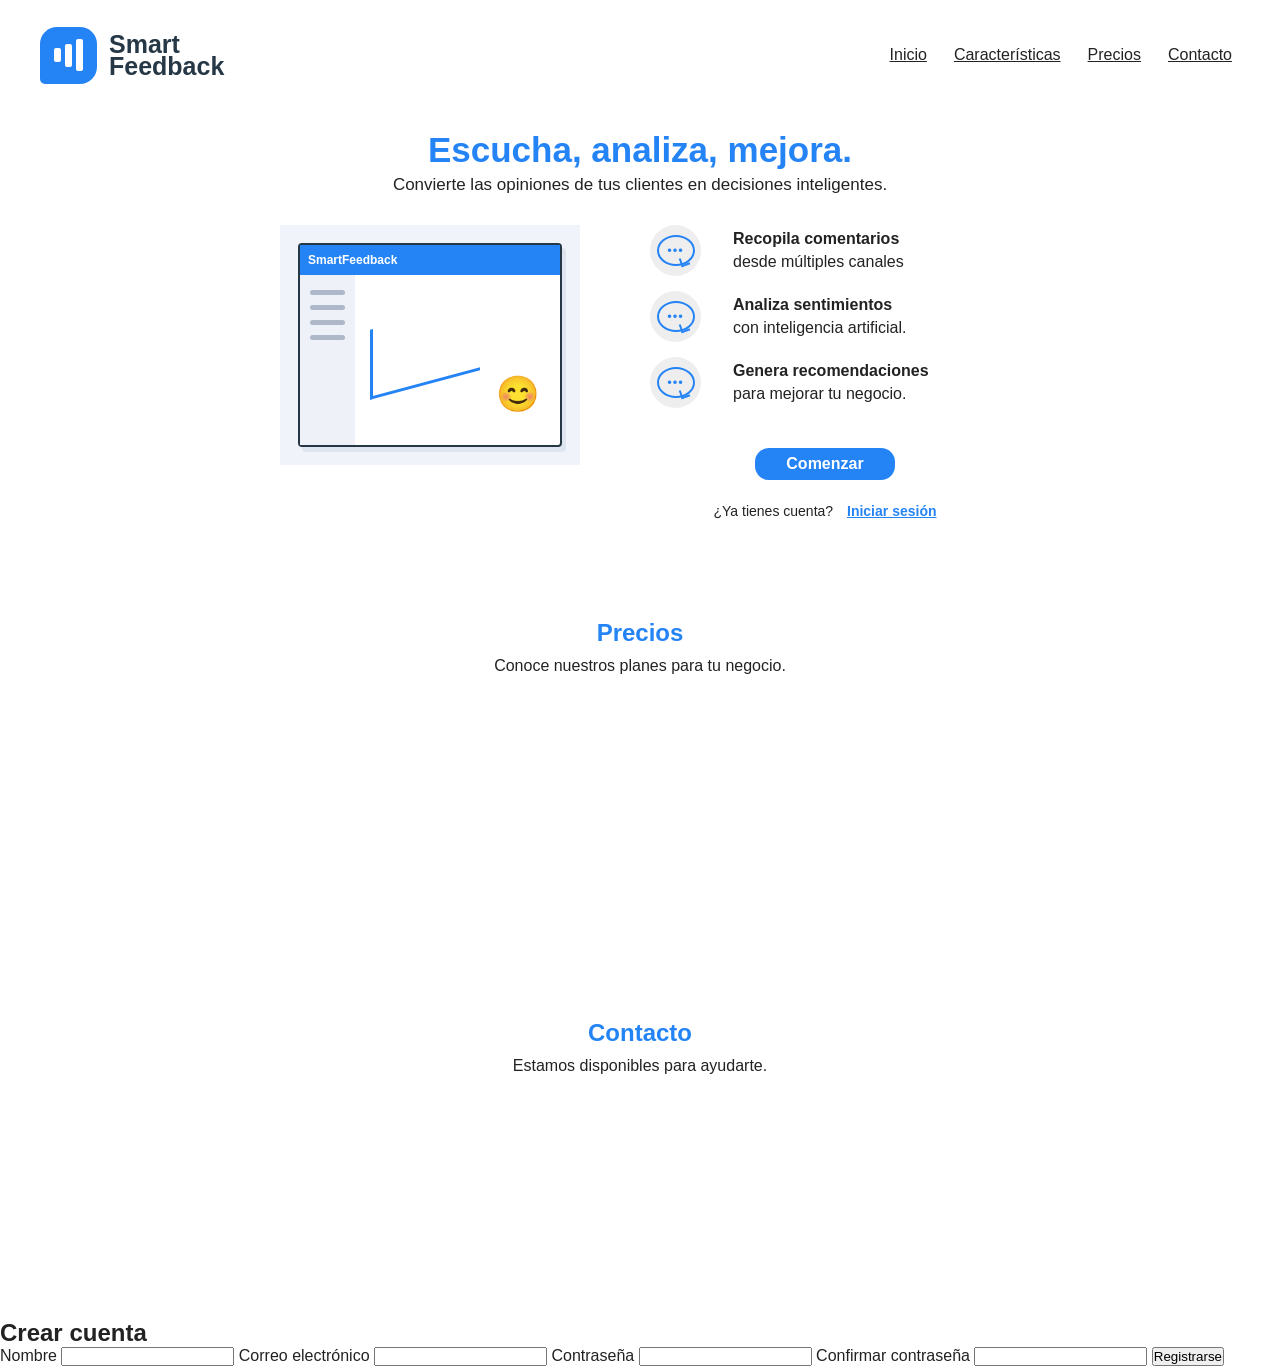
==== index.html @ 4691c749 "se agrega el proyecto" ====
<!DOCTYPE html>
<html lang="es">

<head>

    <meta charset="UTF-8">

    <meta name="viewport" content="width=device-width, initial-scale=1.0">

    <title>SmartFeedback</title>

    <link rel="stylesheet" href="css/style.css">

</head>

<body>

    <!-- ENCABEZADO -->
    <header class="header">

        <!-- LOGO -->
        <div class="logo">

            <div class="logo-icon">
                <span></span>
                <span></span>
                <span></span>
            </div>

            <div class="logo-text">
                <strong>Smart</strong>
                <strong>Feedback</strong>
            </div>

        </div>


        <!-- MENÚ -->
        <nav class="menu">

            <a href="#inicio">Inicio</a>

            <a href="#caracteristicas">
                Características
            </a>

            <a href="#precios">
                Precios
            </a>

            <a href="#contacto">
                Contacto
            </a>

        </nav>

    </header>


    <!-- CONTENIDO PRINCIPAL -->
    <main>

        <!-- INICIO -->
        <section id="inicio" class="hero">

            <div class="hero-title">

                <h1>
                    Escucha, analiza, mejora.
                </h1>

                <p>
                    Convierte las opiniones de tus clientes
                    en decisiones inteligentes.
                </p>

            </div>


            <div class="hero-content">


                <!-- IMAGEN -->
                <div class="hero-image">

                    <div class="dashboard">

                        <div class="dashboard-header">
                            SmartFeedback
                        </div>

                        <div class="dashboard-content">

                            <div class="dashboard-menu">
                                <span></span>
                                <span></span>
                                <span></span>
                                <span></span>
                            </div>

                            <div class="dashboard-main">

                                <div class="chart"></div>

                                <div class="smile">
                                    😊
                                </div>

                            </div>

                        </div>

                    </div>

                </div>


                <!-- CARACTERÍSTICAS -->
                <div class="features" id="caracteristicas">


                    <div class="feature">

                        <div class="feature-icon">
                            <span>•••</span>
                        </div>

                        <div class="feature-text">

                            <strong>
                                Recopila comentarios
                            </strong>

                            <p>
                                desde múltiples canales
                            </p>

                        </div>

                    </div>


                    <div class="feature">

                        <div class="feature-icon">
                            <span>•••</span>
                        </div>

                        <div class="feature-text">

                            <strong>
                                Analiza sentimientos
                            </strong>

                            <p>
                                con inteligencia artificial.
                            </p>

                        </div>

                    </div>


                    <div class="feature">

                        <div class="feature-icon">
                            <span>•••</span>
                        </div>

                        <div class="feature-text">

                            <strong>
                                Genera recomendaciones
                            </strong>

                            <p>
                                para mejorar tu negocio.
                            </p>

                        </div>

                    </div>


                    <!-- BOTÓN COMENZAR -->
                    <div class="button-container">

                        <a href="#registro" class="btn-start">
                            Comenzar
                        </a>

                    </div>


                    <!-- INICIAR SESIÓN -->
                    <div class="login">

                        <span>
                            ¿Ya tienes cuenta?
                        </span>

                        <a href="login.html">
                            Iniciar sesión
                        </a>

                    </div>

                </div>

            </div>

        </section>


        <!-- PRECIOS -->
        <section id="precios" class="section-info">

            <h2>
                Precios
            </h2>

            <p>
                Conoce nuestros planes para tu negocio.
            </p>

        </section>


        <!-- CONTACTO -->
        <section id="contacto" class="section-info">

            <h2>
                Contacto
            </h2>

            <p>
                Estamos disponibles para ayudarte.
            </p>

        </section>

         <!-- FORMULARIO DE REGISTRO -->
        <section id="registro">
            <h2>Crear cuenta</h2>

            <form id="formRegistro">

                <label for="nombre">Nombre</label>
                <input type="text" id="nombre" name="nombre">

                <label for="correo">Correo electrónico</label>
                <input type="email" id="correo" name="correo">

                <label for="password">Contraseña</label>
                <input type="password" id="password" name="password">

                <label for="confirmarPassword">Confirmar contraseña</label>
                <input type="password" id="confirmarPassword" name="confirmarPassword">

                <button type="submit">Registrarse</button>

                <p id="mensaje"></p>

            </form>
        </section>



    </main>

</body>

</html>
---- css/style.css ----
/* =========================
   CONFIGURACIÓN GENERAL
========================= */

* {
    margin: 0;
    padding: 0;
    box-sizing: border-box;
}

html {
    scroll-behavior: smooth;
}

body {
    font-family: Arial, Helvetica, sans-serif;
    background-color: white;
    color: #222;
}


/* =========================
   ENCABEZADO
========================= */

.header {
    width: 100%;
    height: 110px;

    display: flex;
    align-items: center;
    justify-content: space-between;

    padding: 20px 40px;
}


/* =========================
   LOGO
========================= */

.logo {
    display: flex;
    align-items: center;
    gap: 12px;
}

.logo-icon {
    width: 57px;
    height: 57px;

    background-color: #2584f5;

    border-radius: 17px 17px 17px 5px;

    display: flex;
    align-items: center;
    justify-content: center;

    gap: 4px;
}

.logo-icon span {
    display: block;

    width: 7px;

    background-color: white;

    border-radius: 2px;
}

.logo-icon span:nth-child(1) {
    height: 14px;
}

.logo-icon span:nth-child(2) {
    height: 23px;
}

.logo-icon span:nth-child(3) {
    height: 32px;
}

.logo-text {
    display: flex;
    flex-direction: column;

    line-height: 0.9;
}

.logo-text strong {
    font-size: 25px;
    color: #263746;
}


/* =========================
   MENÚ
========================= */

.menu {
    display: flex;

    gap: 27px;

    margin-right: 8px;
}

.menu a {
    color: #222;

    font-size: 16px;

    text-decoration: underline;

    transition: 0.2s;
}

.menu a:hover {
    color: #2584f5;
}


/* =========================
   SECCIÓN PRINCIPAL
========================= */

.hero {
    width: 100%;

    padding-top: 20px;
}

.hero-title {
    text-align: center;

    margin-bottom: 30px;
}

.hero-title h1 {
    color: #2584f5;

    font-size: 35px;

    font-weight: 700;

    margin-bottom: 5px;
}

.hero-title p {
    font-size: 17px;
}


/* =========================
   CONTENIDO PRINCIPAL
========================= */

.hero-content {

    width: 720px;

    margin: 0 auto;

    display: grid;

    grid-template-columns: 300px 1fr;

    gap: 70px;

    align-items: start;
}


/* =========================
   DASHBOARD
========================= */

.hero-image {

    width: 300px;
    height: 240px;

    background-color: #f0f3fa;

    padding: 18px;

    margin-top: 0;
}

.dashboard {

    width: 100%;
    height: 100%;

    background-color: white;

    border: 2px solid #263746;

    border-radius: 4px;

    box-shadow: 4px 5px 0 #dfe5ef;
}

.dashboard-header {

    height: 30px;

    background-color: #2584f5;

    color: white;

    font-size: 12px;

    font-weight: bold;

    padding: 8px;
}

.dashboard-content {

    display: flex;

    height: calc(100% - 30px);
}

.dashboard-menu {

    width: 55px;

    background-color: #eef2f8;

    padding: 15px 10px;
}

.dashboard-menu span {

    display: block;

    height: 5px;

    background-color: #aeb8c8;

    margin-bottom: 10px;

    border-radius: 5px;
}

.dashboard-main {

    flex: 1;

    position: relative;

    padding: 15px;
}


/* Gráfica */

.chart {

    width: 110px;
    height: 70px;

    border-bottom: 3px solid #2584f5;
    border-left: 3px solid #2584f5;

    transform: skewY(-15deg);

    margin-top: 25px;
}


/* Carita */

.smile {

    position: absolute;

    right: 20px;
    bottom: 30px;

    font-size: 35px;
}


/* =========================
   CARACTERÍSTICAS
========================= */

.features {

    display: flex;

    flex-direction: column;

    gap: 15px;
}

.feature {

    display: flex;

    align-items: center;

    gap: 32px;
}

.feature-icon {

    width: 51px;
    height: 51px;

    min-width: 51px;

    border-radius: 50%;

    background-color: #eeeeee;

    display: flex;

    align-items: center;

    justify-content: center;

    position: relative;
}

.feature-icon::before {

    content: "";

    position: absolute;

    width: 34px;
    height: 27px;

    border: 2px solid #2584f5;

    border-radius: 50%;
}

.feature-icon::after {

    content: "";

    position: absolute;

    width: 7px;
    height: 7px;

    border-left: 2px solid #2584f5;

    border-bottom: 2px solid #2584f5;

    transform: rotate(-20deg);

    bottom: 10px;

    right: 12px;
}

.feature-icon span {

    color: #2584f5;

    font-size: 13px;

    letter-spacing: 1px;

    z-index: 2;
}

.feature-text {

    line-height: 1.4;
}

.feature-text strong {

    display: block;

    font-size: 16px;
}

.feature-text p {

    font-size: 16px;
}


/* =========================
   BOTÓN
========================= */

.button-container {

    text-align: center;

    margin-top: 25px;
}

.btn-start {

    display: inline-block;

    background-color: #2584f5;

    color: white;

    text-decoration: none;

    font-weight: bold;

    font-size: 16px;

    padding: 7px 31px;

    border-radius: 14px;

    transition: 0.2s;
}

.btn-start:hover {

    background-color: #126dd4;

    transform: translateY(-1px);
}


/* =========================
   LOGIN
========================= */

.login {

    text-align: center;

    margin-top: 8px;

    font-size: 14px;
}

.login a {

    color: #2584f5;

    font-weight: bold;

    margin-left: 10px;

    text-decoration: underline;
}


/* =========================
   SECCIONES
========================= */

.section-info {

    min-height: 400px;

    padding: 100px 20px;

    text-align: center;
}

.section-info h2 {

    color: #2584f5;

    margin-bottom: 10px;
}


/* =========================
   RESPONSIVE
========================= */

@media (max-width: 800px) {

    .header {

        height: auto;

        flex-direction: column;

        gap: 20px;

        padding: 20px;
    }

    .menu {

        gap: 15px;

        flex-wrap: wrap;

        justify-content: center;

        margin: 0;
    }

    .hero-content {

        width: 90%;

        grid-template-columns: 1fr;

        gap: 30px;
    }

    .hero-image {

        margin: 0 auto;
    }

    .features {

        max-width: 400px;

        margin: auto;
    }

    .hero-title h1 {

        font-size: 28px;
    }

}
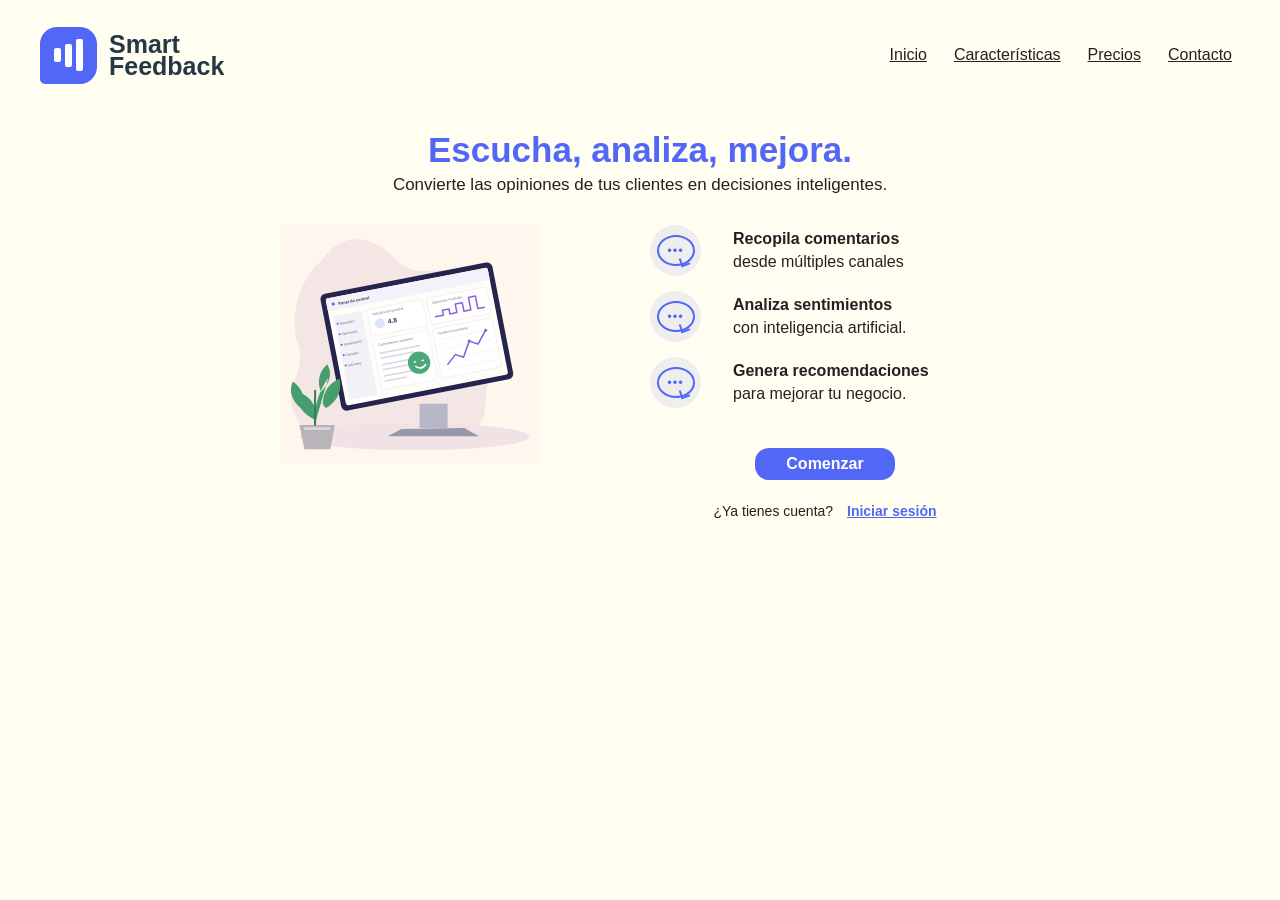
==== commit 24fe71d6: "separacion de paginas para cada opcion" ====
--- a/index.html
+++ b/index.html
@@ -38,17 +38,17 @@
         <!-- MENÚ -->
         <nav class="menu">
 
-            <a href="#inicio">Inicio</a>
+            <a href="index.html">Inicio</a>
 
-            <a href="#caracteristicas">
+            <a href="caracteristicas.html">
                 Características
             </a>
 
-            <a href="#precios">
+            <a href="precios.html">
                 Precios
             </a>
 
-            <a href="#contacto">
+            <a href="contacto.html">
                 Contacto
             </a>
 
@@ -83,40 +83,13 @@
                 <!-- IMAGEN -->
                 <div class="hero-image">
 
-                    <div class="dashboard">
-
-                        <div class="dashboard-header">
-                            SmartFeedback
-                        </div>
-
-                        <div class="dashboard-content">
-
-                            <div class="dashboard-menu">
-                                <span></span>
-                                <span></span>
-                                <span></span>
-                                <span></span>
-                            </div>
-
-                            <div class="dashboard-main">
-
-                                <div class="chart"></div>
-
-                                <div class="smile">
-                                    😊
-                                </div>
-
-                            </div>
-
-                        </div>
-
-                    </div>
+                    <img src="img/feedback-dashboard.svg" alt="Panel de análisis de opiniones de clientes en un monitor">
 
                 </div>
 
 
                 <!-- CARACTERÍSTICAS -->
-                <div class="features" id="caracteristicas">
+                <div class="features">
 
 
                     <div class="feature">
@@ -185,7 +158,7 @@
                     <!-- BOTÓN COMENZAR -->
                     <div class="button-container">
 
-                        <a href="#registro" class="btn-start">
+                        <a href="registro.html" class="btn-start">
                             Comenzar
                         </a>
 
@@ -212,60 +185,6 @@
         </section>
 
 
-        <!-- PRECIOS -->
-        <section id="precios" class="section-info">
-
-            <h2>
-                Precios
-            </h2>
-
-            <p>
-                Conoce nuestros planes para tu negocio.
-            </p>
-
-        </section>
-
-
-        <!-- CONTACTO -->
-        <section id="contacto" class="section-info">
-
-            <h2>
-                Contacto
-            </h2>
-
-            <p>
-                Estamos disponibles para ayudarte.
-            </p>
-
-        </section>
-
-         <!-- FORMULARIO DE REGISTRO -->
-        <section id="registro">
-            <h2>Crear cuenta</h2>
-
-            <form id="formRegistro">
-
-                <label for="nombre">Nombre</label>
-                <input type="text" id="nombre" name="nombre">
-
-                <label for="correo">Correo electrónico</label>
-                <input type="email" id="correo" name="correo">
-
-                <label for="password">Contraseña</label>
-                <input type="password" id="password" name="password">
-
-                <label for="confirmarPassword">Confirmar contraseña</label>
-                <input type="password" id="confirmarPassword" name="confirmarPassword">
-
-                <button type="submit">Registrarse</button>
-
-                <p id="mensaje"></p>
-
-            </form>
-        </section>
-
-
-
     </main>
 
 </body>
--- a/css/style.css
+++ b/css/style.css
@@ -14,7 +14,7 @@
 
 body {
     font-family: Arial, Helvetica, sans-serif;
-    background-color: white;
+    background-color: #fffef0;
     color: #222;
 }
 
@@ -49,7 +49,7 @@
     width: 57px;
     height: 57px;
 
-    background-color: #2584f5;
+    background-color: #5267f5;
 
     border-radius: 17px 17px 17px 5px;
 
@@ -118,7 +118,7 @@
 }
 
 .menu a:hover {
-    color: #2584f5;
+    color: #5267f5;
 }
 
 
@@ -139,7 +139,7 @@
 }
 
 .hero-title h1 {
-    color: #2584f5;
+    color: #5267f5;
 
     font-size: 35px;
 
@@ -182,11 +182,18 @@
     width: 300px;
     height: 240px;
 
-    background-color: #f0f3fa;
-
-    padding: 18px;
+    background-color: transparent;
+
+    padding: 0;
 
     margin-top: 0;
+}
+
+.hero-image img {
+    display: block;
+    width: 260px;
+    height: 238px;
+    object-fit: cover;
 }
 
 .dashboard {
@@ -207,7 +214,7 @@
 
     height: 30px;
 
-    background-color: #2584f5;
+    background-color: #5267f5;
 
     color: white;
 
@@ -264,8 +271,8 @@
     width: 110px;
     height: 70px;
 
-    border-bottom: 3px solid #2584f5;
-    border-left: 3px solid #2584f5;
+    border-bottom: 3px solid #5267f5;
+    border-left: 3px solid #5267f5;
 
     transform: skewY(-15deg);
 
@@ -337,7 +344,7 @@
     width: 34px;
     height: 27px;
 
-    border: 2px solid #2584f5;
+    border: 2px solid #5267f5;
 
     border-radius: 50%;
 }
@@ -351,9 +358,9 @@
     width: 7px;
     height: 7px;
 
-    border-left: 2px solid #2584f5;
-
-    border-bottom: 2px solid #2584f5;
+    border-left: 2px solid #5267f5;
+
+    border-bottom: 2px solid #5267f5;
 
     transform: rotate(-20deg);
 
@@ -364,7 +371,7 @@
 
 .feature-icon span {
 
-    color: #2584f5;
+    color: #5267f5;
 
     font-size: 13px;
 
@@ -406,7 +413,7 @@
 
     display: inline-block;
 
-    background-color: #2584f5;
+    background-color: #5267f5;
 
     color: white;
 
@@ -425,7 +432,7 @@
 
 .btn-start:hover {
 
-    background-color: #126dd4;
+    background-color: #3e51da;
 
     transform: translateY(-1px);
 }
@@ -446,7 +453,7 @@
 
 .login a {
 
-    color: #2584f5;
+    color: #5267f5;
 
     font-weight: bold;
 
@@ -471,7 +478,7 @@
 
 .section-info h2 {
 
-    color: #2584f5;
+    color: #5267f5;
 
     margin-bottom: 10px;
 }
@@ -531,4 +538,162 @@
         font-size: 28px;
     }
 
+}
+
+/* =========================
+   PAGINAS INTERNAS
+========================= */
+
+.page-main {
+    width: min(960px, calc(100% - 40px));
+    margin: 32px auto 72px;
+}
+
+.page-heading {
+    margin-bottom: 32px;
+    text-align: center;
+}
+
+.page-heading h1,
+.page-main h1 {
+    color: #5267f5;
+    font-size: 34px;
+    margin-bottom: 8px;
+}
+
+.page-heading p {
+    font-size: 17px;
+}
+
+.feature-list {
+    display: grid;
+    grid-template-columns: repeat(3, minmax(0, 1fr));
+    gap: 28px;
+}
+
+.feature-card,
+.price-card {
+    padding: 24px;
+    border: 1px solid #e9e4d5;
+    border-radius: 6px;
+    background: #fffdf5;
+}
+
+.feature-card h2,
+.price-card h2 {
+    margin: 12px 0 8px;
+    font-size: 20px;
+}
+
+.feature-card p,
+.price-card p {
+    line-height: 1.55;
+}
+
+.feature-card .feature-icon {
+    background-color: #e9e2d3;
+}
+
+.price-list {
+    display: grid;
+    grid-template-columns: repeat(3, minmax(0, 1fr));
+    gap: 20px;
+}
+
+.price-card {
+    display: flex;
+    flex-direction: column;
+    min-height: 250px;
+}
+
+.price-card .price {
+    margin: 8px 0 16px;
+    color: #5267f5;
+    font-size: 28px;
+    font-weight: 700;
+}
+
+.price-card .btn-start {
+    align-self: flex-start;
+    margin-top: auto;
+}
+
+.form-panel {
+    width: min(460px, 100%);
+    margin: 0 auto;
+    padding: 28px;
+    border: 1px solid #e9e4d5;
+    border-radius: 6px;
+    background: #fffdf5;
+}
+
+.form-panel h1 {
+    margin-bottom: 22px;
+    text-align: center;
+}
+
+.form-panel form {
+    display: grid;
+    gap: 10px;
+}
+
+.form-panel label {
+    margin-top: 6px;
+    font-weight: 700;
+}
+
+.form-panel input,
+.form-panel textarea {
+    width: 100%;
+    padding: 11px 12px;
+    border: 1px solid #c9c6bc;
+    border-radius: 4px;
+    background: white;
+    color: #222;
+    font: inherit;
+}
+
+.form-panel textarea {
+    min-height: 120px;
+    resize: vertical;
+}
+
+.form-panel button {
+    justify-self: center;
+    margin-top: 14px;
+    border: 0;
+    cursor: pointer;
+}
+
+.form-note {
+    margin-top: 18px;
+    text-align: center;
+    font-size: 14px;
+}
+
+.form-note a {
+    color: #5267f5;
+    font-weight: 700;
+}
+
+.page-footer {
+    padding: 0 20px 28px;
+    text-align: center;
+    font-size: 14px;
+}
+
+@media (max-width: 800px) {
+    .feature-list,
+    .price-list {
+        grid-template-columns: 1fr;
+    }
+
+    .page-main {
+        margin-top: 24px;
+    }
+
+    .page-heading h1,
+    .page-main h1 {
+        font-size: 28px;
+    }
 }
